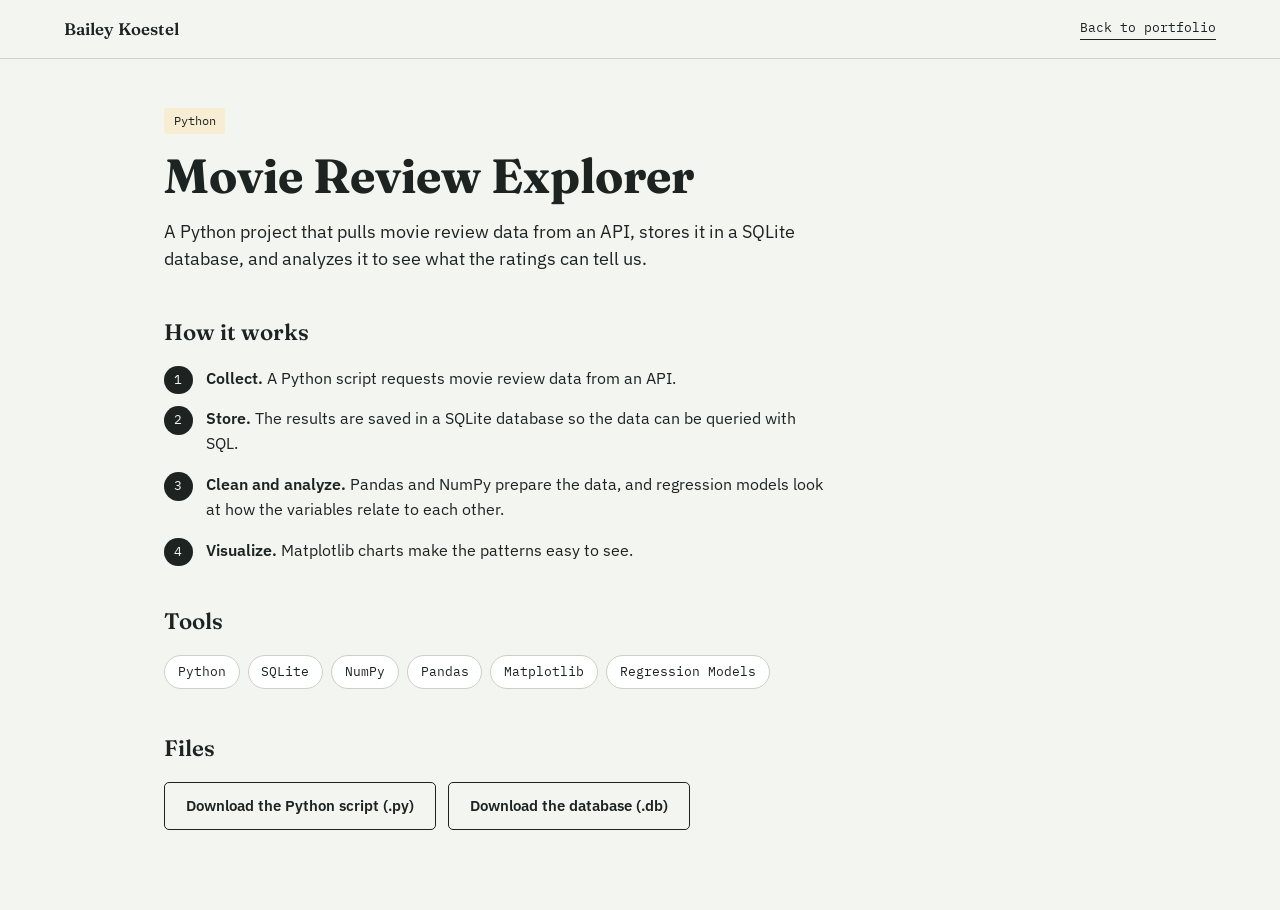
==== projects/movie-review-explorer/index.html @ 6e95a461 "Add files via upload" ====
<!DOCTYPE html>
<html lang="en">
<head>
<meta charset="UTF-8">
<meta name="viewport" content="width=device-width, initial-scale=1.0">
<title>Movie Review Explorer | Bailey Koestel</title>
<meta name="description" content="A Python project that pulls movie review data from an API into a SQLite database, then analyzes it with Pandas, NumPy, Matplotlib, and regression models.">
<link rel="preconnect" href="https://fonts.googleapis.com">
<link href="https://fonts.googleapis.com/css2?family=Fraunces:opsz,wght@9..144,600;9..144,700&family=IBM+Plex+Sans:wght@400;500;600&family=IBM+Plex+Mono:wght@400;500&display=swap" rel="stylesheet">
<link rel="stylesheet" href="../project.css">
</head>
<body>

<div class="topbar">
  <span class="who">Bailey Koestel</span>
  <a class="back" href="../../index.html#portfolio">Back to portfolio</a>
</div>

<main class="page">
  <span class="tag python">Python</span>
  <h1>Movie Review Explorer</h1>
  <p class="lead">A Python project that pulls movie review data from an API, stores it in a SQLite database, and analyzes it to see what the ratings can tell us.</p>

  <h2>How it works</h2>
  <ol class="steps">
    <li><strong>Collect.</strong> A Python script requests movie review data from an API.</li>
    <li><strong>Store.</strong> The results are saved in a SQLite database so the data can be queried with SQL.</li>
    <li><strong>Clean and analyze.</strong> Pandas and NumPy prepare the data, and regression models look at how the variables relate to each other.</li>
    <li><strong>Visualize.</strong> Matplotlib charts make the patterns easy to see.</li>
  </ol>

  <h2>Tools</h2>
  <ul class="chips" aria-label="Tools used">
    <li>Python</li>
    <li>SQLite</li>
    <li>NumPy</li>
    <li>Pandas</li>
    <li>Matplotlib</li>
    <li>Regression Models</li>
  </ul>

  <h2>Files</h2>
  <div class="btn-row">
    <a class="btn" href="movie_review_explorer.py" download>Download the Python script (.py)</a>
    <a class="btn" href="movie_reviews.db" download>Download the database (.db)</a>
  </div>
</main>
</body>
</html>
---- projects/project.css ----
:root{
  --paper:#F3F5F0;
  --paper-2:#EAEDE6;
  --ink:#1C2321;
  --ink-soft:#54605A;
  --line:#CBD1C4;
  --card:#FFFFFF;
  --gold:#C99A1E;
  --teal:#2F7A6D;
  --slate:#48628C;
  --rust:#BD4F2C;
  --gold-bg:#F7EDD3;
  --teal-bg:#DFEEE9;
  --slate-bg:#E1E7F0;
  --serif:'Fraunces', Georgia, serif;
  --sans:'IBM Plex Sans', -apple-system, sans-serif;
  --mono:'IBM Plex Mono', 'Courier New', monospace;
}

*{box-sizing:border-box;}
body{
  margin:0;
  background:var(--paper);
  color:var(--ink);
  font-family:var(--sans);
  line-height:1.55;
  -webkit-font-smoothing:antialiased;
}
a{color:inherit;}
::selection{background:var(--gold); color:var(--ink);}
a:focus-visible, button:focus-visible{outline:2px solid var(--rust); outline-offset:2px;}

.topbar{
  display:flex;
  justify-content:space-between;
  align-items:center;
  gap:1rem;
  padding:1rem 5vw;
  border-bottom:1px solid var(--line);
}
.topbar .who{font-family:var(--serif); font-weight:600; font-size:1.05rem;}
.back{
  font-family:var(--mono);
  font-size:0.82rem;
  text-decoration:none;
  border-bottom:1px solid var(--ink);
  padding-bottom:1px;
}
.back:hover{color:var(--rust); border-color:var(--rust);}

.page{
  max-width:1080px;
  margin:0 auto;
  padding:3rem 5vw 5rem;
}

.tag{
  display:inline-block;
  font-family:var(--mono);
  font-size:0.72rem;
  padding:0.25rem 0.6rem;
  border-radius:3px;
  margin:0 0 1rem;
}
.tag.powerbi{background:var(--teal-bg);}
.tag.ai{background:var(--slate-bg);}
.tag.python{background:var(--gold-bg);}

h1{
  font-family:var(--serif);
  font-weight:700;
  font-size:clamp(2rem, 4.5vw, 3rem);
  line-height:1.08;
  margin:0 0 1rem;
}
.lead{
  font-size:1.12rem;
  max-width:62ch;
  margin:0 0 1.2rem;
}
.note{
  font-family:var(--mono);
  font-size:0.78rem;
  color:var(--ink-soft);
  margin:0 0 2rem;
}

h2{
  font-family:var(--serif);
  font-weight:600;
  font-size:1.4rem;
  margin:2.6rem 0 1rem;
}

/* screenshots */
.gallery{
  display:grid;
  grid-template-columns:repeat(2, 1fr);
  gap:1.2rem;
  margin-top:1.6rem;
}
.shot{
  display:block;
  width:100%;
  padding:0;
  border:1px solid var(--line);
  border-radius:8px;
  overflow:hidden;
  background:var(--card);
  cursor:zoom-in;
  transition:border-color 0.15s ease;
}
.shot:hover{border-color:var(--ink);}
.shot img{width:100%; height:auto; display:block;}
.shot.wide{margin-top:1.6rem;}

/* point lists */
.points{
  list-style:none;
  margin:0;
  padding:0;
  display:flex;
  flex-direction:column;
  gap:1rem;
  max-width:66ch;
}
.points li{
  position:relative;
  padding-left:1.6rem;
  font-size:1.05rem;
}
.points li::before{
  content:"";
  position:absolute;
  left:0; top:0.5em;
  width:0.7rem; height:0.7rem;
  border-radius:2px;
  background:var(--slate);
}
.stoplight{
  display:inline-flex;
  gap:0.25rem;
  margin-left:0.45rem;
  vertical-align:baseline;
}
.stoplight i{
  display:inline-block;
  width:0.7rem; height:0.7rem;
  border-radius:50%;
}
.stoplight .g{background:#3E8E5A;}
.stoplight .y{background:#D9A520;}
.stoplight .r{background:#C4412B;}

/* numbered steps (a real sequence) */
.steps{
  list-style:none;
  counter-reset:step;
  margin:0;
  padding:0;
  display:flex;
  flex-direction:column;
  gap:1rem;
  max-width:66ch;
}
.steps li{
  counter-increment:step;
  position:relative;
  padding-left:2.6rem;
}
.steps li::before{
  content:counter(step);
  position:absolute;
  left:0; top:0;
  width:1.8rem; height:1.8rem;
  border-radius:50%;
  background:var(--ink);
  color:var(--paper);
  font-family:var(--mono);
  font-size:0.8rem;
  line-height:1.8rem;
  text-align:center;
}
.steps strong{font-weight:600;}

/* tool chips */
.chips{
  display:flex;
  flex-wrap:wrap;
  gap:0.5rem;
  margin:0;
  padding:0;
  list-style:none;
}
.chips li{
  font-family:var(--mono);
  font-size:0.8rem;
  padding:0.4rem 0.8rem;
  border:1px solid var(--line);
  border-radius:20px;
  background:var(--card);
}

/* buttons */
.btn{
  font-family:var(--sans);
  font-size:0.92rem;
  font-weight:600;
  padding:0.75rem 1.3rem;
  border-radius:5px;
  text-decoration:none;
  display:inline-flex;
  align-items:center;
  border:1px solid var(--ink);
  background:transparent;
  color:var(--ink);
  transition:background 0.15s ease, color 0.15s ease;
}
.btn:hover{background:var(--ink); color:var(--paper);}
.btn-row{display:flex; flex-wrap:wrap; gap:0.8rem;}

/* enlarged image */
.lb{
  position:fixed; inset:0; z-index:100;
  display:flex; align-items:center; justify-content:center;
  padding:1.5rem;
  background:rgba(28,35,33,0.82);
  opacity:0; visibility:hidden;
  transition:opacity 0.2s ease, visibility 0.2s ease;
}
.lb.open{opacity:1; visibility:visible;}
.lb img{
  max-width:100%;
  max-height:100%;
  border-radius:6px;
  background:var(--card);
}
.lb-close{
  position:absolute; top:0.8rem; right:0.8rem;
  width:2.4rem; height:2.4rem;
  border-radius:50%;
  border:1px solid var(--line);
  background:rgba(255,255,255,0.95);
  font-size:1.4rem; line-height:1;
  cursor:pointer; color:var(--ink);
}

@media (max-width:760px){
  .gallery{grid-template-columns:1fr;}
  .page{padding-top:2rem;}
}
@media (prefers-reduced-motion: reduce){
  .lb, .shot, .btn{transition:none;}
}
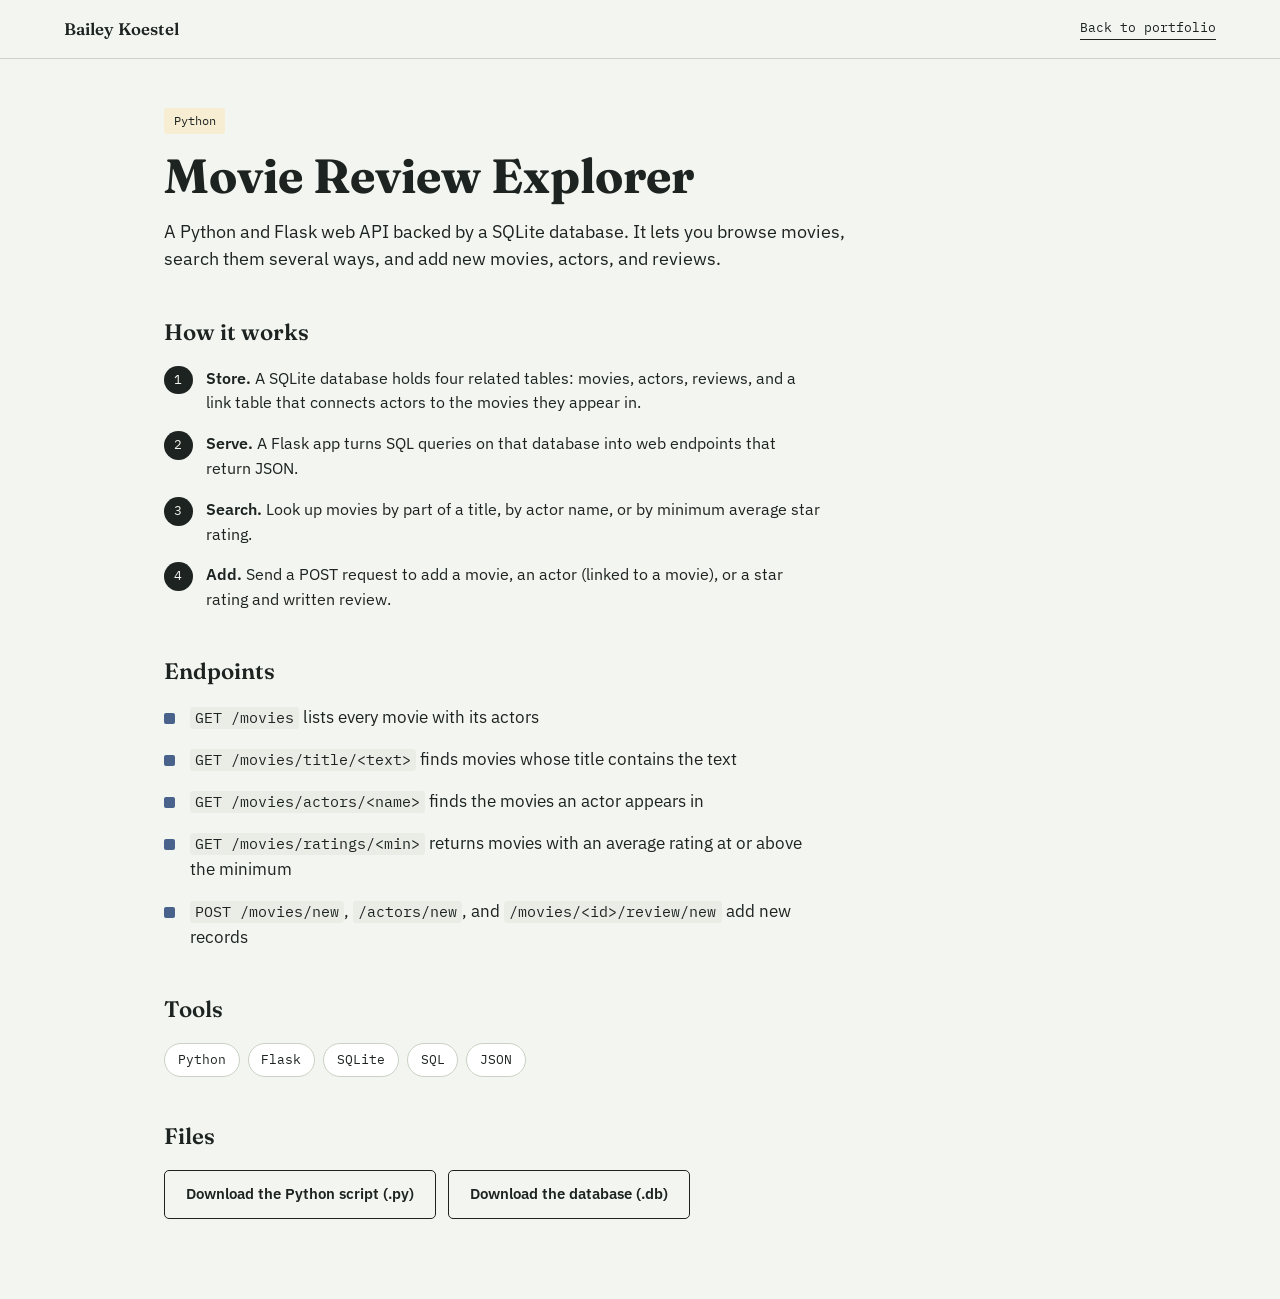
==== commit 9e264c4b: "Add files via upload" ====
--- a/projects/movie-review-explorer/index.html
+++ b/projects/movie-review-explorer/index.html
@@ -4,7 +4,7 @@
 <meta charset="UTF-8">
 <meta name="viewport" content="width=device-width, initial-scale=1.0">
 <title>Movie Review Explorer | Bailey Koestel</title>
-<meta name="description" content="A Python project that pulls movie review data from an API into a SQLite database, then analyzes it with Pandas, NumPy, Matplotlib, and regression models.">
+<meta name="description" content="A Python and Flask web API backed by a SQLite database, where you can browse movies, search by title, actor, or rating, and add new movies, actors, and reviews.">
 <link rel="preconnect" href="https://fonts.googleapis.com">
 <link href="https://fonts.googleapis.com/css2?family=Fraunces:opsz,wght@9..144,600;9..144,700&family=IBM+Plex+Sans:wght@400;500;600&family=IBM+Plex+Mono:wght@400;500&display=swap" rel="stylesheet">
 <link rel="stylesheet" href="../project.css">
@@ -19,24 +19,32 @@
 <main class="page">
   <span class="tag python">Python</span>
   <h1>Movie Review Explorer</h1>
-  <p class="lead">A Python project that pulls movie review data from an API, stores it in a SQLite database, and analyzes it to see what the ratings can tell us.</p>
+  <p class="lead">A Python and Flask web API backed by a SQLite database. It lets you browse movies, search them several ways, and add new movies, actors, and reviews.</p>
 
   <h2>How it works</h2>
   <ol class="steps">
-    <li><strong>Collect.</strong> A Python script requests movie review data from an API.</li>
-    <li><strong>Store.</strong> The results are saved in a SQLite database so the data can be queried with SQL.</li>
-    <li><strong>Clean and analyze.</strong> Pandas and NumPy prepare the data, and regression models look at how the variables relate to each other.</li>
-    <li><strong>Visualize.</strong> Matplotlib charts make the patterns easy to see.</li>
+    <li><strong>Store.</strong> A SQLite database holds four related tables: movies, actors, reviews, and a link table that connects actors to the movies they appear in.</li>
+    <li><strong>Serve.</strong> A Flask app turns SQL queries on that database into web endpoints that return JSON.</li>
+    <li><strong>Search.</strong> Look up movies by part of a title, by actor name, or by minimum average star rating.</li>
+    <li><strong>Add.</strong> Send a POST request to add a movie, an actor (linked to a movie), or a star rating and written review.</li>
   </ol>
+
+  <h2>Endpoints</h2>
+  <ul class="points">
+    <li><code>GET /movies</code> lists every movie with its actors</li>
+    <li><code>GET /movies/title/&lt;text&gt;</code> finds movies whose title contains the text</li>
+    <li><code>GET /movies/actors/&lt;name&gt;</code> finds the movies an actor appears in</li>
+    <li><code>GET /movies/ratings/&lt;min&gt;</code> returns movies with an average rating at or above the minimum</li>
+    <li><code>POST /movies/new</code>, <code>/actors/new</code>, and <code>/movies/&lt;id&gt;/review/new</code> add new records</li>
+  </ul>
 
   <h2>Tools</h2>
   <ul class="chips" aria-label="Tools used">
     <li>Python</li>
+    <li>Flask</li>
     <li>SQLite</li>
-    <li>NumPy</li>
-    <li>Pandas</li>
-    <li>Matplotlib</li>
-    <li>Regression Models</li>
+    <li>SQL</li>
+    <li>JSON</li>
   </ul>
 
   <h2>Files</h2>
--- a/projects/project.css
+++ b/projects/project.css
@@ -183,6 +183,8 @@
 }
 .steps strong{font-weight:600;}
 
+code{font-family:var(--mono); font-size:0.88em; background:var(--paper-2); padding:0.1em 0.35em; border-radius:3px;}
+
 /* tool chips */
 .chips{
   display:flex;
